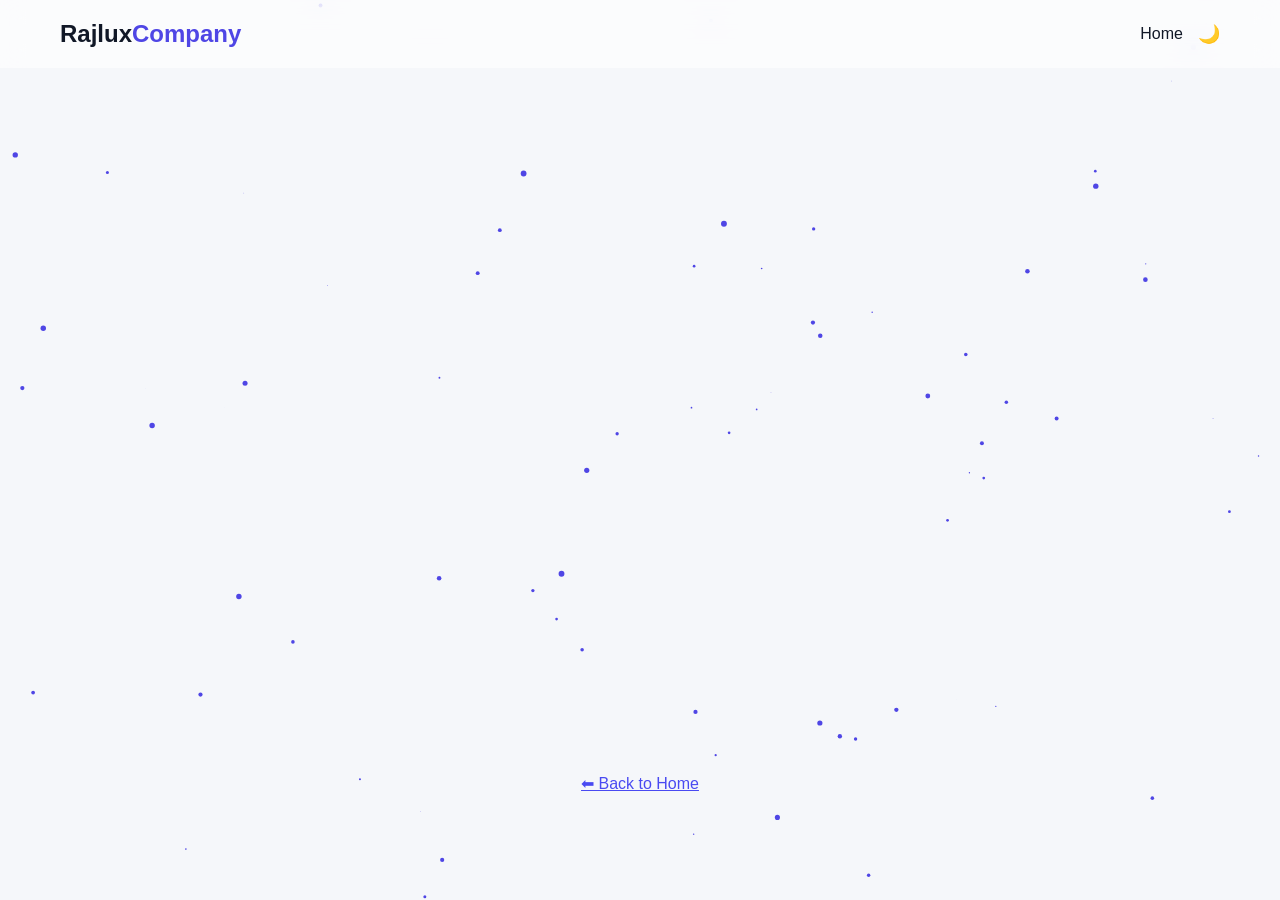
==== digital-marketing.html @ dc7a700c "final commit" ====
<!DOCTYPE html>
<html lang="en">
<head>
<meta charset="UTF-8">
<title>Digital Marketing</title>
<meta name="viewport" content="width=device-width, initial-scale=1.0">
<link rel="stylesheet" href="style.css">
<link rel="stylesheet" href="https://cdnjs.cloudflare.com/ajax/libs/font-awesome/6.5.0/css/all.min.css">
</head>

<body>
<canvas id="bgCanvas"></canvas>

<header id="navbar">
<div class="logo">Rajlux<span>Company</span></div>
<div id="menuToggle">☰</div>
<nav id="navMenu">
<a href="index.html" class="nav-link">Home</a>
<button id="themeToggle">🌙</button>
</nav>
</header>

<section class="section reveal">
<h2>Digital Marketing Campaigns</h2>
<div class="cards">

<div class="card project-card">
<img src="https://picsum.photos/300/200?random=7" alt="SEO Optimization">
<h3>SEO Optimization</h3>
<p>Improved Google ranking for company websites.</p>
<button class="view-btn" onclick="openProject('https://picsum.photos/600/400?random=7')">View Campaign</button>
</div>

<div class="card project-card">
<img src="https://picsum.photos/300/200?random=8" alt="Social Media Campaign">
<h3>Social Media Campaign</h3>
<p>Instagram and Facebook brand promotion.</p>
<button class="view-btn" onclick="openProject('https://picsum.photos/600/400?random=8')">View Campaign</button>
</div>

<div class="card project-card">
<img src="https://picsum.photos/300/200?random=9" alt="Google Ads Campaign">
<h3>Google Ads Campaign</h3>
<p>Paid marketing strategy for online businesses.</p>
<button class="view-btn" onclick="openProject('https://picsum.photos/600/400?random=9')">View Campaign</button>
</div>

</div>
</section>

<footer>
<a href="index.html">⬅ Back to Home</a>
</footer>

<!-- PROJECT MODAL -->
<div id="projectModal" class="modal">
<div class="modal-content">
<span class="close">&times;</span>
<img id="modalImg">
</div>
</div>

<script src="script.js"></script>
<script>
function openProject(src){
  const modal = document.getElementById("projectModal");
  const modalImg = document.getElementById("modalImg");
  modal.style.display = "flex";
  modalImg.src = src;
}
const modalClose = document.querySelector(".close");
if(modalClose){
  modalClose.onclick = () => { document.getElementById("projectModal").style.display="none"; }
}
</script>
</body>
</html>
---- style.css ----
:root{
--primary:#4f46e5;
--bg:#f5f7fa;
--text:#111827;
--card:rgba(255,255,255,0.6);
}

body.dark{
--bg:#0f172a;
--text:#f1f5f9;
--card:rgba(30,41,59,0.6);
}

*{
margin:0;
padding:0;
box-sizing:border-box;
font-family:'Segoe UI',sans-serif;
}

body{
background:var(--bg);
color:var(--text);
transition:0.4s;
padding-top:90px;
}


/* ==========================
NAVBAR
========================== */

#navbar{
position:fixed;
top:0;
width:100%;
display:flex;
justify-content:space-between;
align-items:center;
padding:20px 60px;
backdrop-filter:blur(12px);
background:rgba(255,255,255,0.6);
z-index:1000;
transition:0.3s;
}

body.dark #navbar{
background:rgba(15,23,42,0.7);
}

#navbar.scrolled{
box-shadow:0 5px 20px rgba(0,0,0,0.1);
}

.logo{
font-size:24px;
font-weight:bold;
animation:logoMove 3s infinite alternate;
}

.logo span{
color:var(--primary);
}

@keyframes logoMove{
from{letter-spacing:1px;}
to{letter-spacing:4px;}
}

nav{
display:flex;
align-items:center;
}

nav a{
margin:0 15px;
text-decoration:none;
color:var(--text);
font-weight:500;
}

nav button{
background:none;
border:none;
font-size:18px;
cursor:pointer;
}


/* ==========================
HERO
========================== */

.hero{
text-align:center;
padding:120px 20px;
}

.hero h1{
font-size:50px;
margin-bottom:20px;
animation:fadeIn 1s ease-in-out;
}

.hero p{
opacity:0.8;
margin-bottom:40px;
}

@keyframes fadeIn{
from{opacity:0;transform:translateY(20px);}
to{opacity:1;transform:translateY(0);}
}


/* ==========================
SEARCH BOX
========================== */

.search-box{
display:flex;
justify-content:center;
width:600px;
max-width:90%;
margin:auto;
border-radius:50px;
backdrop-filter:blur(15px);
background:var(--card);
box-shadow:0 8px 32px rgba(0,0,0,0.1);
overflow:hidden;
}

.search-box input{
flex:1;
padding:18px;
border:none;
outline:none;
background:transparent;
font-size:16px;
}

.search-box button{
padding:0 30px;
border:none;
background:var(--primary);
color:white;
cursor:pointer;
transition:0.3s;
}

.search-box button:hover{
background:#3730a3;
}


/* ==========================
SECTIONS
========================== */

.section{
padding:100px 20px;
text-align:center;
}

.section h2{
font-size:36px;
margin-bottom:40px;
}


/* ==========================
CARDS
========================== */

.cards{
display:flex;
justify-content:center;
flex-wrap:wrap;
gap:20px;
}

.cards a{
text-decoration:none;
color:inherit;
}

.card{
background:var(--card);
backdrop-filter:blur(15px);
padding:30px;
width:280px;
border-radius:15px;
box-shadow:0 8px 32px rgba(0,0,0,0.1);
transition:0.4s cubic-bezier(.17,.67,.83,.67);
}

.card:hover{
transform:translateY(-15px) scale(1.03);
}

.service-icon{
font-size:40px;
margin-bottom:15px;
color:var(--primary);
}


/* ==========================
ABOUT
========================== */

.dark-section{
background:rgba(0,0,0,0.05);
}

.about-text{
max-width:700px;
margin:auto;
font-size:18px;
opacity:0.8;
}


/* ==========================
CONTACT
========================== */

.contact-form{
max-width:500px;
margin:auto;
display:flex;
flex-direction:column;
gap:15px;
}

.contact-form input,
.contact-form textarea{
padding:15px;
border-radius:10px;
border:1px solid #ddd;
outline:none;
}

.contact-form textarea{
resize:none;
height:120px;
}

.contact-form button{
padding:15px;
border:none;
border-radius:10px;
background:var(--primary);
color:white;
cursor:pointer;
}

.contact-form button:hover{
background:#3730a3;
}


/* ==========================
FOOTER
========================== */

footer{
text-align:center;
padding:20px;
margin-top:50px;
opacity:0.7;
}


/* ==========================
SCROLL REVEAL
========================== */

.reveal{
opacity:0;
transform:translateY(60px);
transition:1s;
}

.reveal.active{
opacity:1;
transform:translateY(0);
}


/* ==========================
GALLERY
========================== */

.gallery{
display:grid;
grid-template-columns:repeat(auto-fit,minmax(200px,1fr));
gap:20px;
}

.gallery img{
width:100%;
border-radius:10px;
cursor:pointer;
transition:0.3s;
}

.gallery img:hover{
transform:scale(1.05);
}


/* ==========================
MODAL
========================== */

.modal{
display:none;
position:fixed;
top:0;
left:0;
width:100%;
height:100%;
background:rgba(0,0,0,0.8);
justify-content:center;
align-items:center;
z-index:2000;
}

.modal-content img{
max-width:80%;
border-radius:10px;
}

.close{
position:absolute;
top:30px;
right:40px;
font-size:30px;
color:white;
cursor:pointer;
}


/* ==========================
3D BACKGROUND
========================== */

#bgCanvas{
position:fixed;
top:0;
left:0;
width:100%;
height:100%;
z-index:-1;
pointer-events:none;
}


/* ==========================
MOBILE MENU
========================== */

#menuToggle{
display:none;
font-size:26px;
cursor:pointer;
}

@media(max-width:768px){

#navbar{
padding:20px;
}

nav{
display:none;
flex-direction:column;
position:absolute;
top:70px;
right:20px;
background:var(--card);
padding:20px;
border-radius:10px;
}

nav.active{
display:flex;
}

#menuToggle{
display:block;
}

.hero h1{
font-size:34px;
}

}

.project-card img {
    width: 100%;         /* Fill the card width */
    height: 180px;       /* Fixed height for uniform cards */
    object-fit: cover;   /* Crop the image nicely */
    border-radius: 10px; /* Rounded corners */
    margin-bottom: 15px; /* Space below image */
    display: block;
}
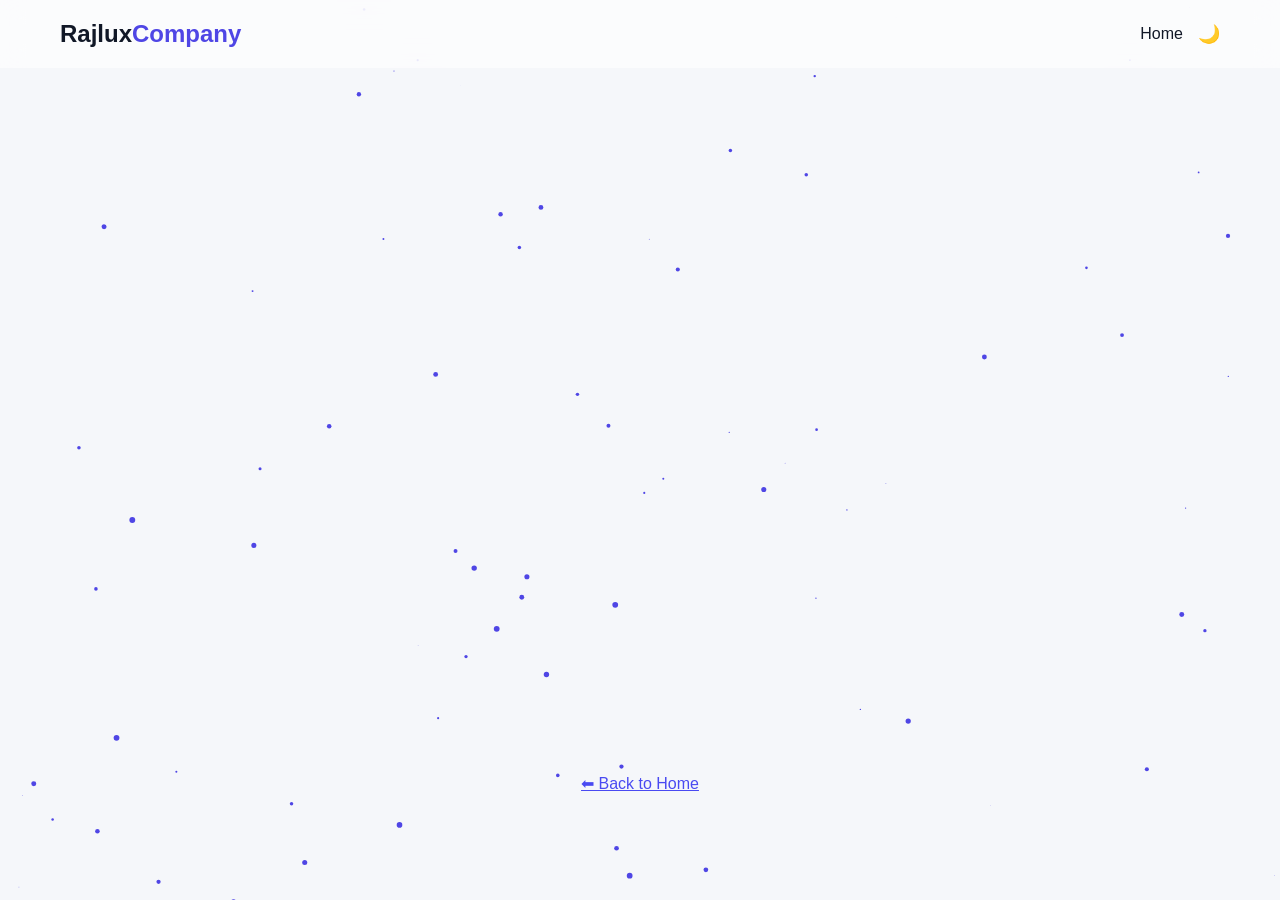
==== commit c9b0faac: "Update digital-marketing.html" ====
--- a/digital-marketing.html
+++ b/digital-marketing.html
@@ -25,24 +25,24 @@
 <div class="cards">
 
 <div class="card project-card">
-<img src="https://picsum.photos/300/200?random=7" alt="SEO Optimization">
+<img src="1000038141.jpg" alt="SEO Optimization">
 <h3>SEO Optimization</h3>
 <p>Improved Google ranking for company websites.</p>
-<button class="view-btn" onclick="openProject('https://picsum.photos/600/400?random=7')">View Campaign</button>
+<button class="view-btn" onclick="openProject('1000038141.jpg')">View Campaign</button>
 </div>
 
 <div class="card project-card">
-<img src="https://picsum.photos/300/200?random=8" alt="Social Media Campaign">
+<img src="1000038139.jpg" alt="Social Media Campaign">
 <h3>Social Media Campaign</h3>
 <p>Instagram and Facebook brand promotion.</p>
-<button class="view-btn" onclick="openProject('https://picsum.photos/600/400?random=8')">View Campaign</button>
+<button class="view-btn" onclick="openProject('1000038139.jpg')">View Campaign</button>
 </div>
 
 <div class="card project-card">
-<img src="https://picsum.photos/300/200?random=9" alt="Google Ads Campaign">
+<img src="1000038138.jpg" alt="Google Ads Campaign">
 <h3>Google Ads Campaign</h3>
 <p>Paid marketing strategy for online businesses.</p>
-<button class="view-btn" onclick="openProject('https://picsum.photos/600/400?random=9')">View Campaign</button>
+<button class="view-btn" onclick="openProject('1000038138.jpg')">View Campaign</button>
 </div>
 
 </div>
@@ -74,4 +74,5 @@
 }
 </script>
 </body>
-</html>+
+</html>
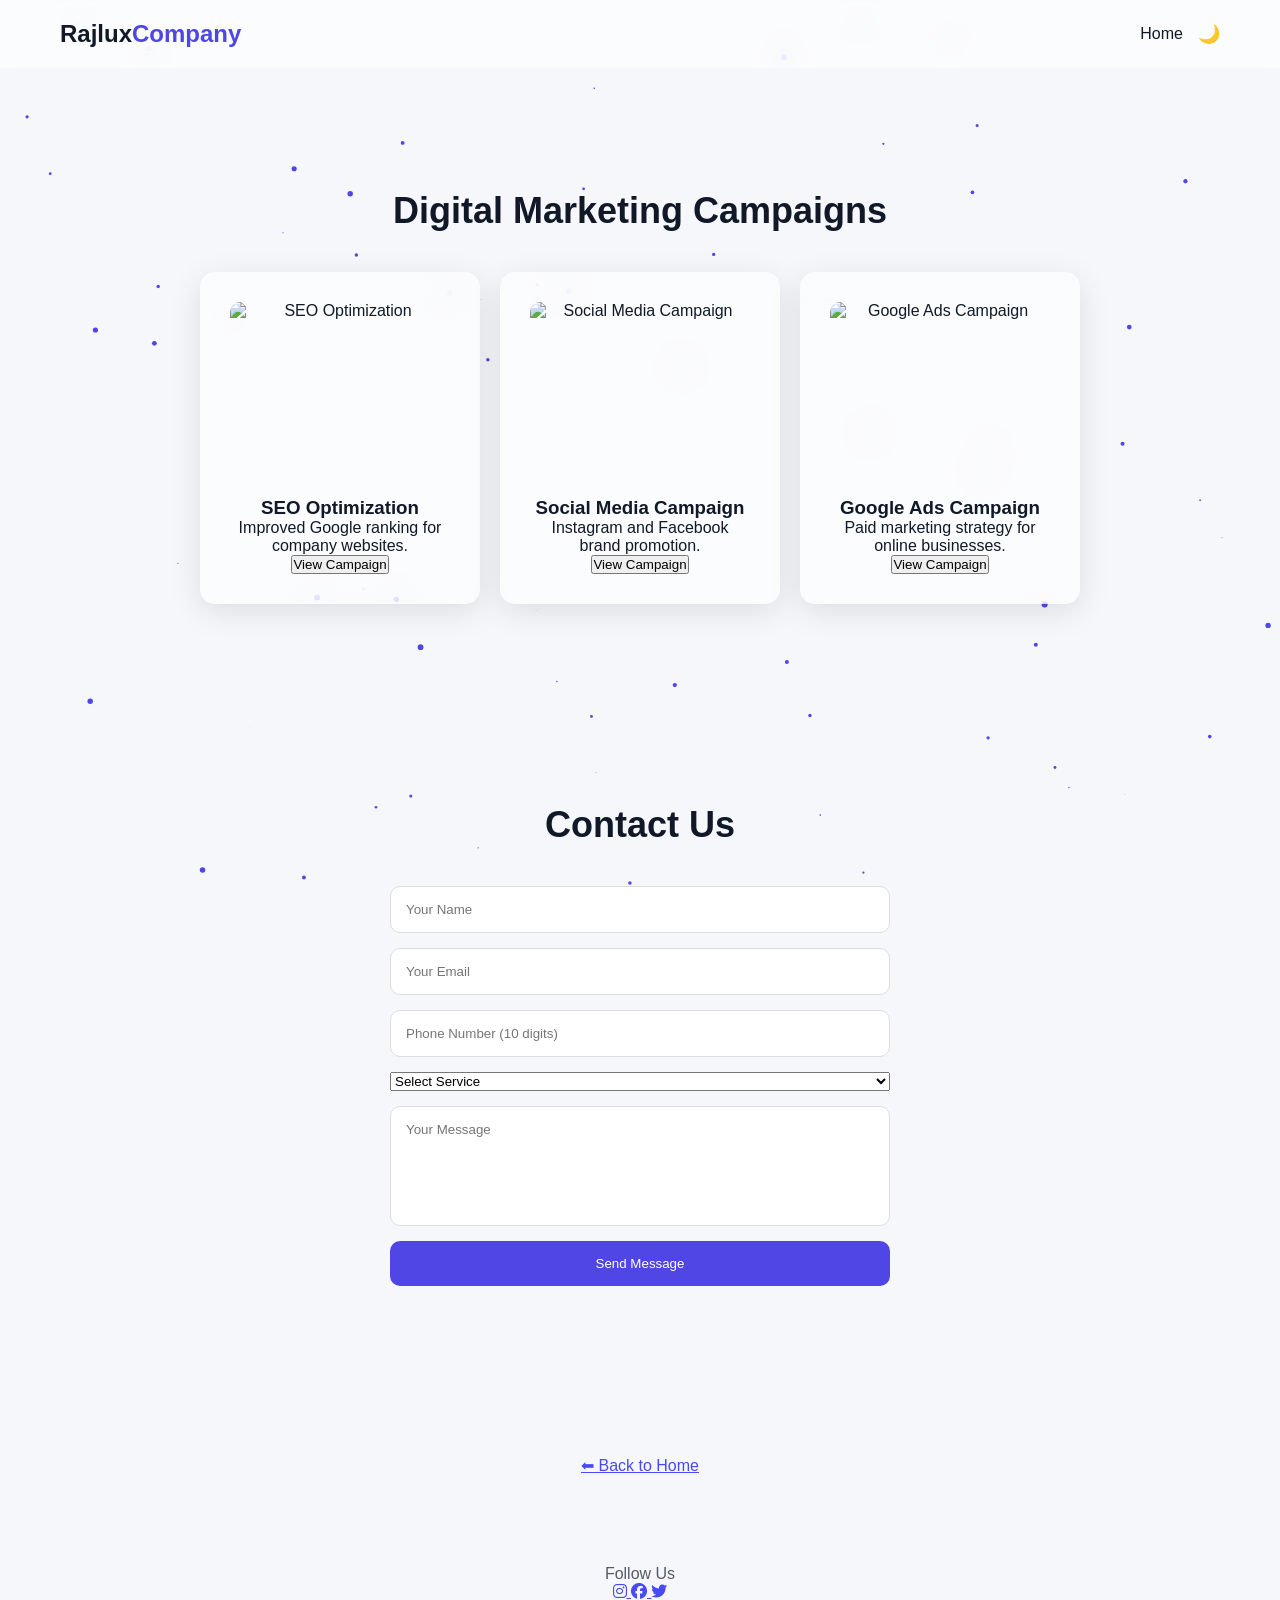
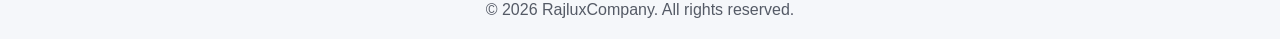
==== commit 4a2872c5: "Update digital-marketing.html full program" ====
--- a/digital-marketing.html
+++ b/digital-marketing.html
@@ -25,33 +25,81 @@
 <div class="cards">
 
 <div class="card project-card">
-<img src="1000038141.jpg" alt="SEO Optimization">
+<img src="https://picsum.photos/300/200?random=7" alt="SEO Optimization">
 <h3>SEO Optimization</h3>
 <p>Improved Google ranking for company websites.</p>
-<button class="view-btn" onclick="openProject('1000038141.jpg')">View Campaign</button>
+<button class="view-btn" onclick="openProject('https://picsum.photos/600/400?random=7')">View Campaign</button>
 </div>
 
 <div class="card project-card">
-<img src="1000038139.jpg" alt="Social Media Campaign">
+<img src="https://picsum.photos/300/200?random=8" alt="Social Media Campaign">
 <h3>Social Media Campaign</h3>
 <p>Instagram and Facebook brand promotion.</p>
-<button class="view-btn" onclick="openProject('1000038139.jpg')">View Campaign</button>
+<button class="view-btn" onclick="openProject('https://picsum.photos/600/400?random=8')">View Campaign</button>
 </div>
 
 <div class="card project-card">
-<img src="1000038138.jpg" alt="Google Ads Campaign">
+<img src="https://picsum.photos/300/200?random=9" alt="Google Ads Campaign">
 <h3>Google Ads Campaign</h3>
 <p>Paid marketing strategy for online businesses.</p>
-<button class="view-btn" onclick="openProject('1000038138.jpg')">View Campaign</button>
+<button class="view-btn" onclick="openProject('https://picsum.photos/600/400?random=9')">View Campaign</button>
 </div>
 
 </div>
 </section>
+<section class="section" id="contact">
 
+<h2>Contact Us</h2>
+
+<form id="contactForm" class="contact-form">
+
+<input type="text" id="name" placeholder="Your Name" required>
+
+<input type="email" id="email" placeholder="Your Email" required>
+
+<input type="tel" id="phone" placeholder="Phone Number (10 digits)" required>
+
+<select id="service" required>
+<option value="">Select Service</option>
+<option value="Web Development">Web Development</option>
+<option value="Mobile App">Mobile App</option>
+<option value="Digital Marketing">Digital Marketing</option>
+</select>
+
+<textarea id="message" placeholder="Your Message" required></textarea>
+
+<button type="button" onclick="sendMessage()">Send Message</button>
+
+</form>
+
+</section>
 <footer>
 <a href="index.html">⬅ Back to Home</a>
 </footer>
 
+<footer>
+
+<p>Follow Us</p>
+
+<div class="social-icons">
+
+<a href="https://instagram.com/yourusername" target="_blank">
+<i class="fab fa-instagram"></i>
+</a>
+
+<a href="https://facebook.com/yourusername" target="_blank">
+<i class="fab fa-facebook"></i>
+</a>
+
+<a href="https://twitter.com/yourusername" target="_blank">
+<i class="fab fa-twitter"></i>
+</a>
+
+</div>
+
+<p id="company">© 2026 RajluxCompany. All rights reserved.</p>
+
+</footer>
 <!-- PROJECT MODAL -->
 <div id="projectModal" class="modal">
 <div class="modal-content">
@@ -61,6 +109,7 @@
 </div>
 
 <script src="script.js"></script>
+<script type="module" src="firebase-contact.js"></script>
 <script>
 function openProject(src){
   const modal = document.getElementById("projectModal");
@@ -74,5 +123,4 @@
 }
 </script>
 </body>
-
 </html>
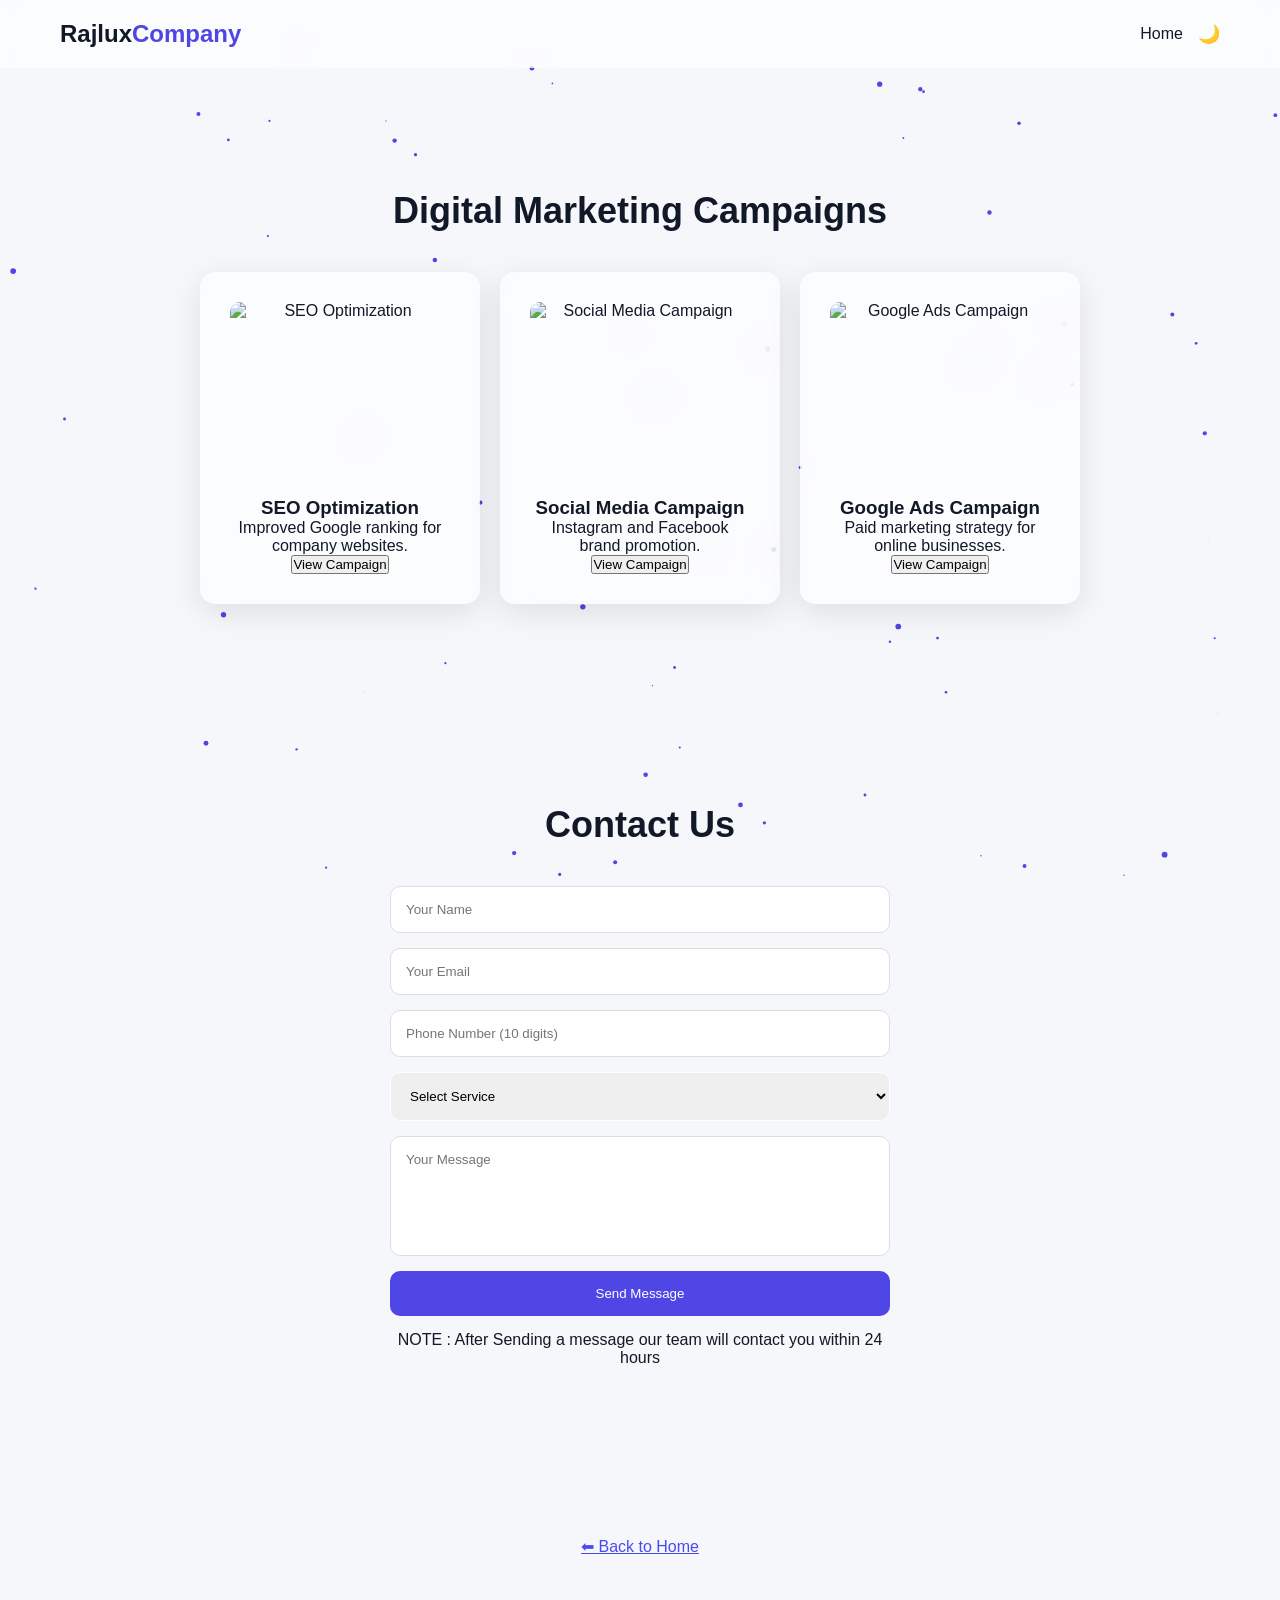
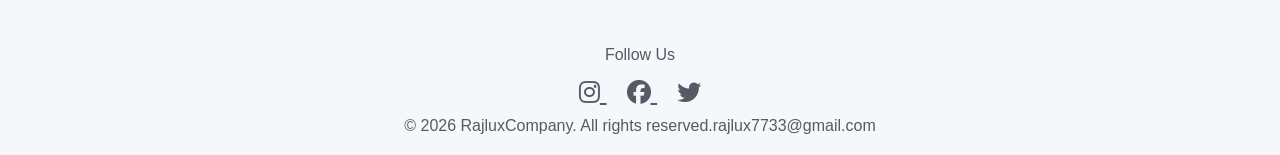
==== commit 37f9efdb: "Update digital-marketing.html" ====
--- a/digital-marketing.html
+++ b/digital-marketing.html
@@ -69,7 +69,7 @@
 <textarea id="message" placeholder="Your Message" required></textarea>
 
 <button type="button" onclick="sendMessage()">Send Message</button>
-
+<p>NOTE : After Sending a message our team will contact you within 24 hours </p>
 </form>
 
 </section>
@@ -83,11 +83,11 @@
 
 <div class="social-icons">
 
-<a href="https://instagram.com/yourusername" target="_blank">
+<a href="https://www.instagram.com/rajlux_digital_solutions?igsh=NXVzejFlaXduZDFz" target="_blank">
 <i class="fab fa-instagram"></i>
 </a>
 
-<a href="https://facebook.com/yourusername" target="_blank">
+<a href="https://www.facebook.com/share/189JT5gV34/" target="_blank">
 <i class="fab fa-facebook"></i>
 </a>
 
@@ -97,7 +97,7 @@
 
 </div>
 
-<p id="company">© 2026 RajluxCompany. All rights reserved.</p>
+<p id="company">© 2026 RajluxCompany. All rights reserved.rajlux7733@gmail.com</p>
 
 </footer>
 <!-- PROJECT MODAL -->
--- a/style.css
+++ b/style.css
@@ -93,7 +93,11 @@
 
 .hero{
 text-align:center;
-padding:120px 20px;
+padding:30px 20px;
+}
+
+.section {
+    padding: 30px 20px;
 }
 
 .hero h1{
@@ -202,6 +206,7 @@
 font-size:40px;
 margin-bottom:15px;
 color:var(--primary);
+
 }
 
 
@@ -407,3 +412,37 @@
     display: block;
 }
 
+body.dark .search-box input{
+color:white;
+}
+
+body.dark .search-box input::placeholder{
+color:#cbd5f5;
+}
+
+.contact-form select{
+padding:15px;
+border-radius:10px;
+border:1px solid #ffffff;
+outline:none;
+}
+
+.social-icons{
+margin-top:15px;
+}
+
+.social-icons a{
+color:var(--text);
+font-size:24px;
+margin:0 10px;
+transition:0.3s;
+}
+
+.social-icons a:hover{
+color:var(--primary);
+transform:scale(1.2);
+}
+
+#company{
+    padding-top: 10px;
+}
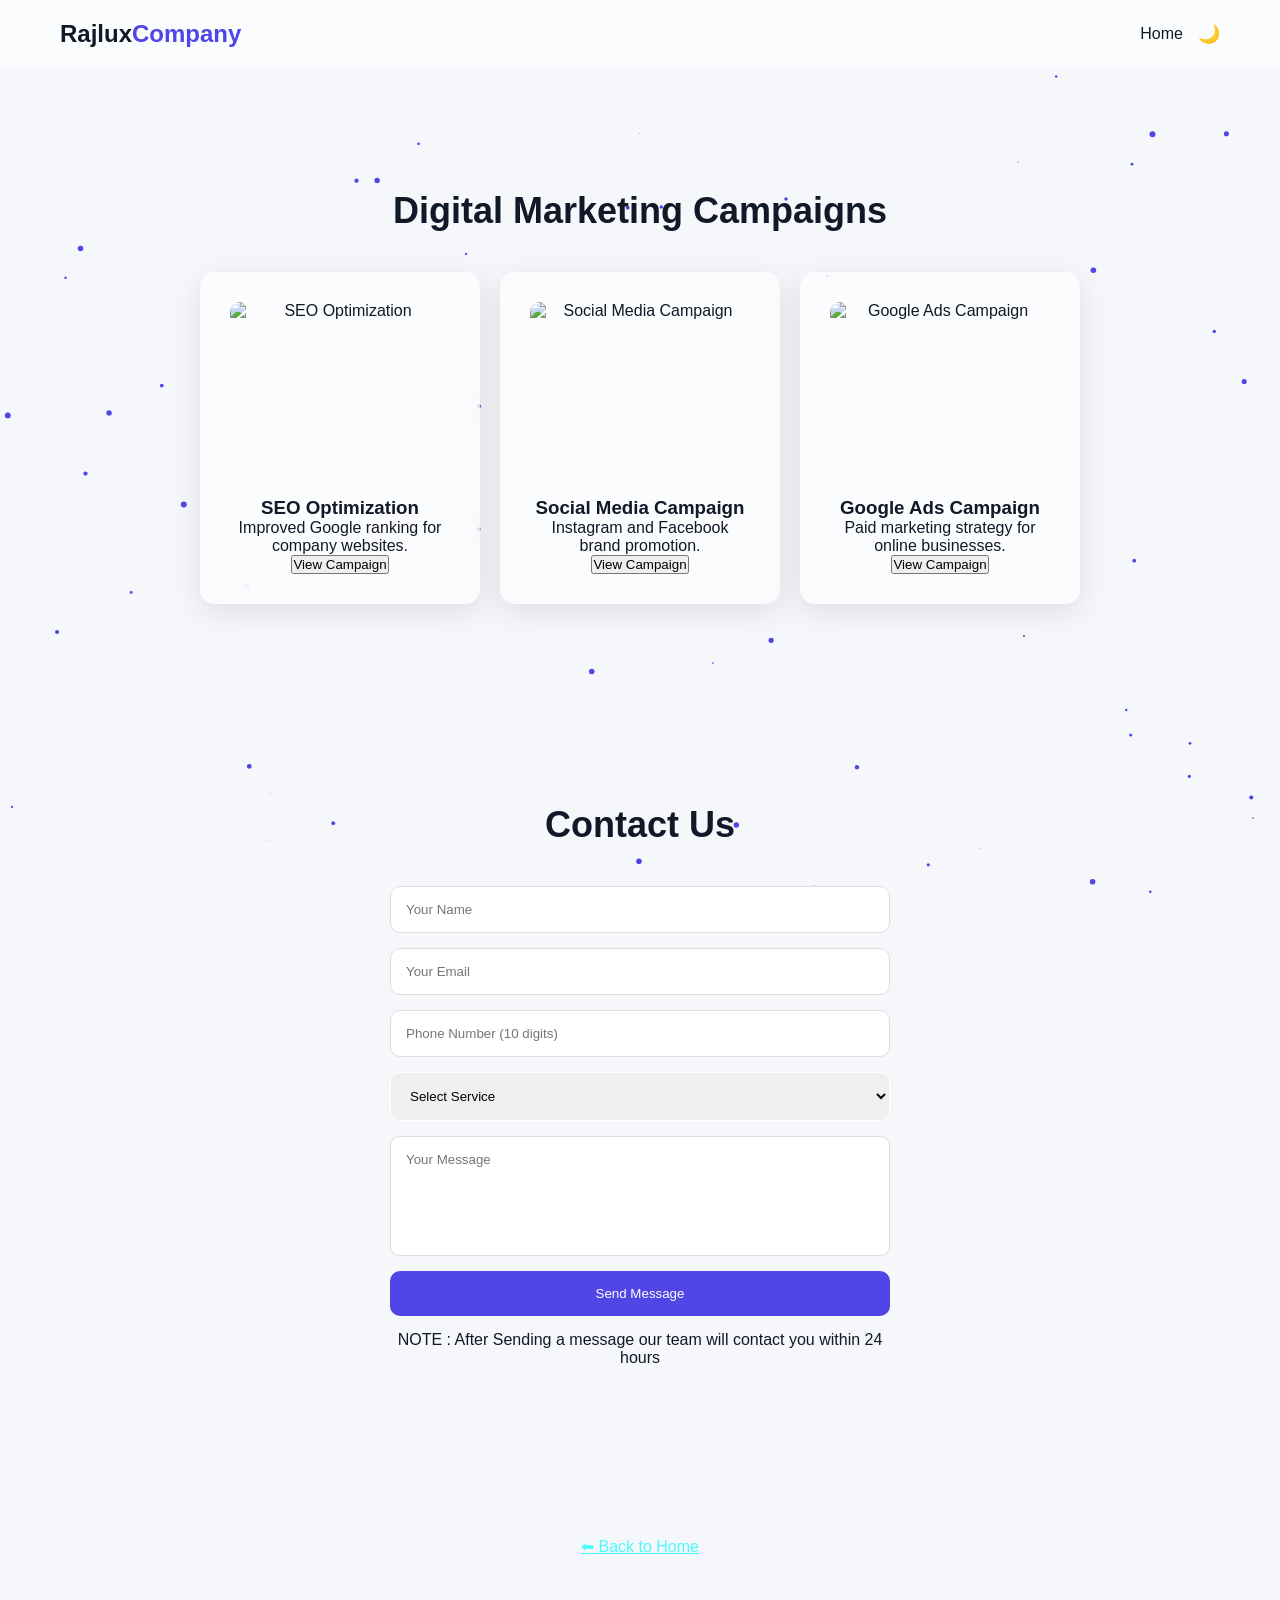
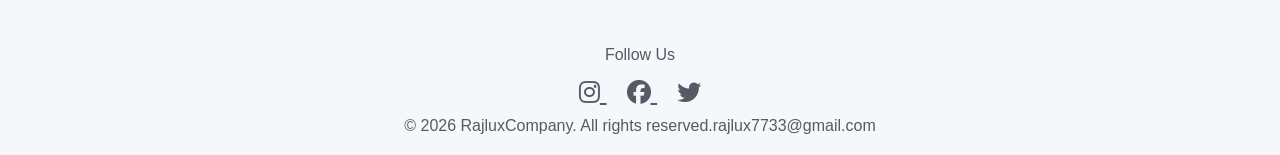
==== commit ec7dbe7e: "Update digital-marketing.html" ====
--- a/digital-marketing.html
+++ b/digital-marketing.html
@@ -74,7 +74,7 @@
 
 </section>
 <footer>
-<a href="index.html">⬅ Back to Home</a>
+<a href="index.html"  style="color: aqua;" >⬅ Back to Home</a>
 </footer>
 
 <footer>
--- a/style.css
+++ b/style.css
@@ -446,3 +446,29 @@
 #company{
     padding-top: 10px;
 }
+
+
+
+/* =========whatsapp=========*/
+.whatsapp-btn{
+position:fixed;
+bottom:20px;
+right:20px;
+background:#26cf4e;
+color:white;
+font-size:28px;
+width:40px;
+height:40px;
+display:flex;
+align-items:center;
+justify-content:center;
+border-radius:50%;
+text-decoration:none;
+box-shadow:0 5px 15px rgba(0,0,0,0.3);
+z-index:1000;
+transition:0.3s;
+}
+
+.whatsapp-btn:hover{
+transform:scale(1.1);
+}
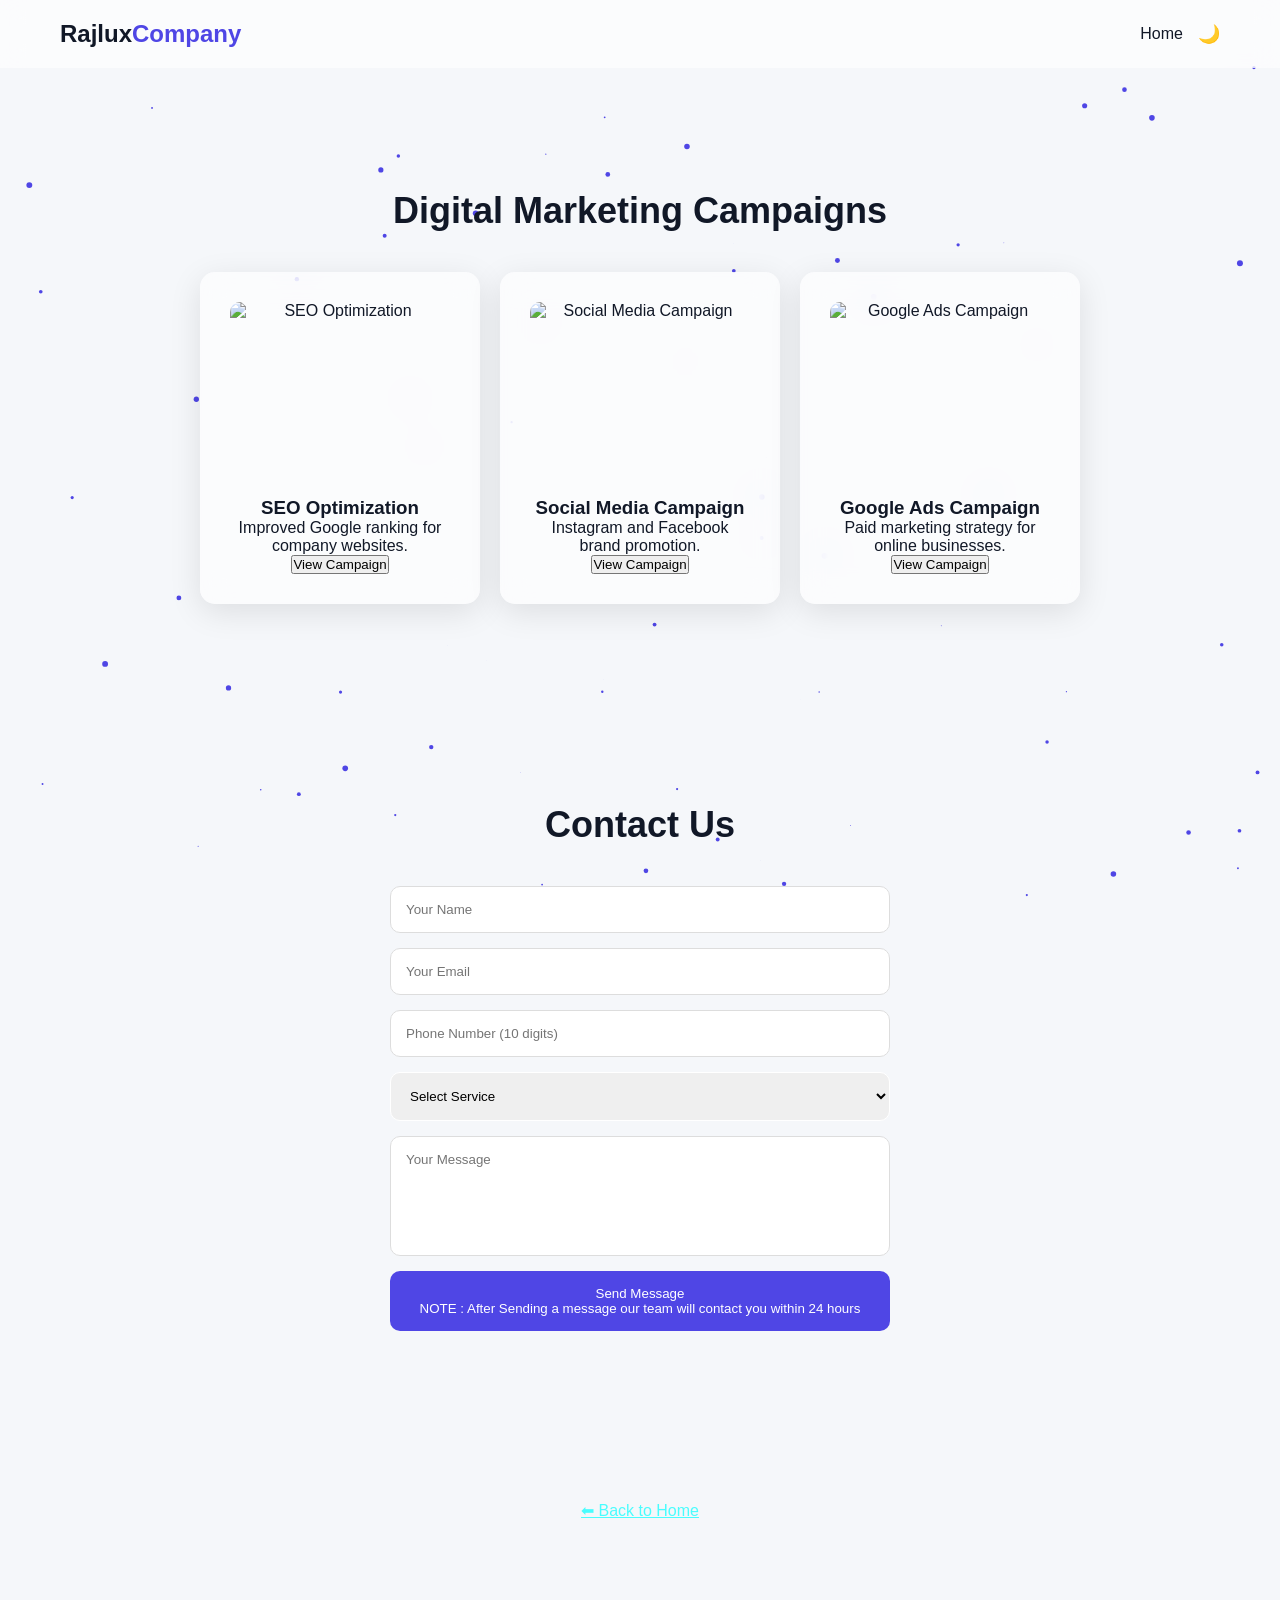
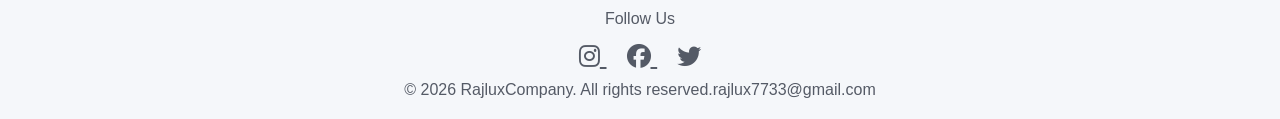
==== commit 95706afc: "Update digital-marketing.html" ====
--- a/digital-marketing.html
+++ b/digital-marketing.html
@@ -68,13 +68,15 @@
 
 <textarea id="message" placeholder="Your Message" required></textarea>
 
-<button type="button" onclick="sendMessage()">Send Message</button>
+<button id="sendBtn" onclick="sendMessage()">
+<span id="btnLoader" class="loader" style="display:none;"></span>
+<span id="btnText">Send Message</span>
 <p>NOTE : After Sending a message our team will contact you within 24 hours </p>
 </form>
 
 </section>
 <footer>
-<a href="index.html"  style="color: aqua;" >⬅ Back to Home</a>
+<a href="index.html" style="color: aqua;">⬅ Back to Home</a>
 </footer>
 
 <footer>
--- a/style.css
+++ b/style.css
@@ -472,3 +472,19 @@
 .whatsapp-btn:hover{
 transform:scale(1.1);
 }
+
+.loader{
+border:3px solid #f3f3f3;
+border-top:3px solid #ffffff;
+border-radius:50%;
+width:16px;
+height:16px;
+animation:spin 1s linear infinite;
+display:inline-block;
+margin-left:8px;
+}
+
+@keyframes spin{
+0%{transform:rotate(0deg);}
+100%{transform:rotate(360deg);}
+}
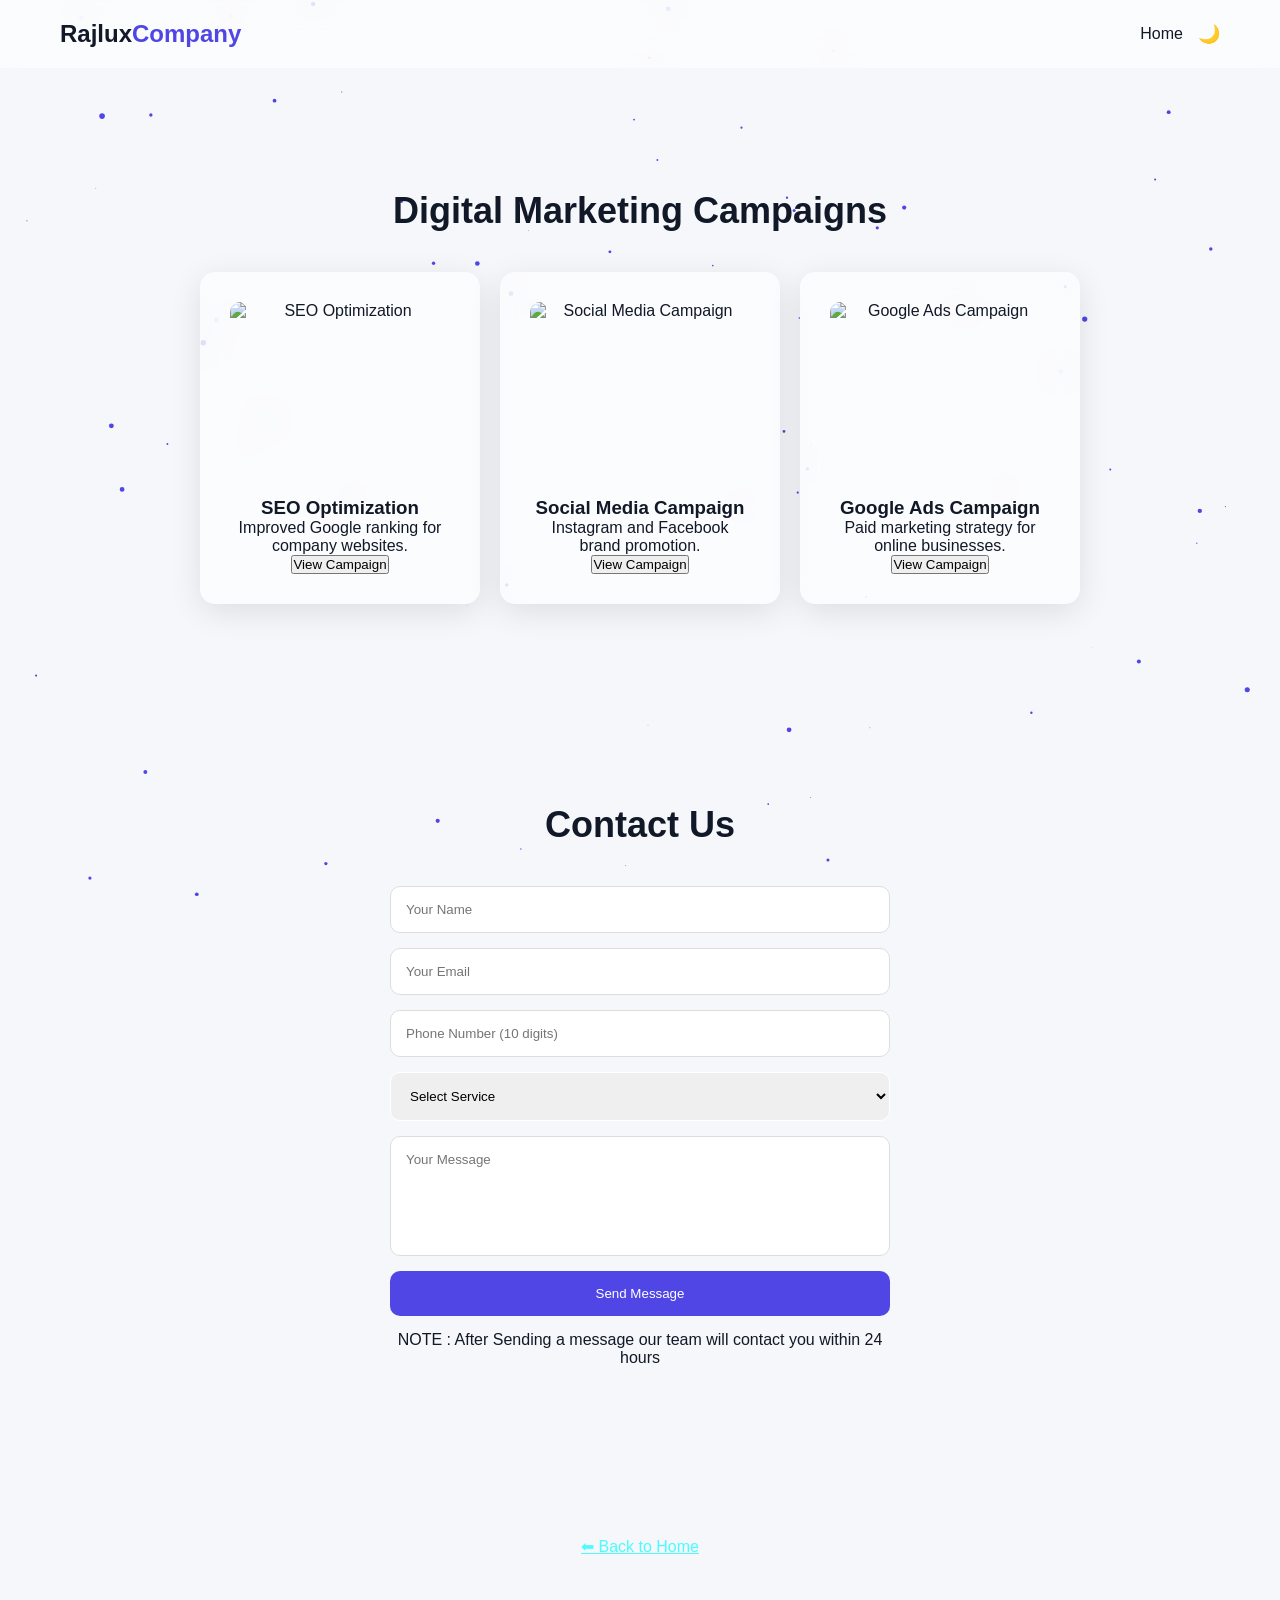
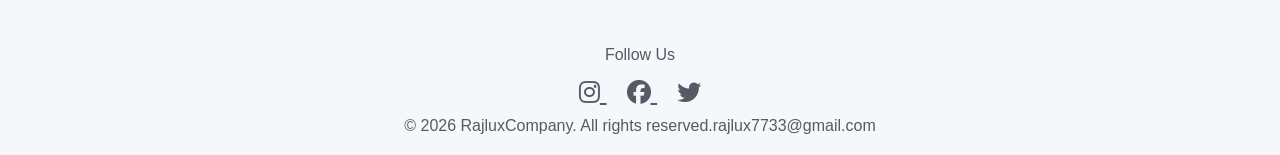
==== commit d40b43d2: "Update digital-marketing.html" ====
--- a/digital-marketing.html
+++ b/digital-marketing.html
@@ -70,7 +70,7 @@
 
 <button id="sendBtn" onclick="sendMessage()">
 <span id="btnLoader" class="loader" style="display:none;"></span>
-<span id="btnText">Send Message</span>
+<span id="btnText">Send Message</span> </button>
 <p>NOTE : After Sending a message our team will contact you within 24 hours </p>
 </form>
 
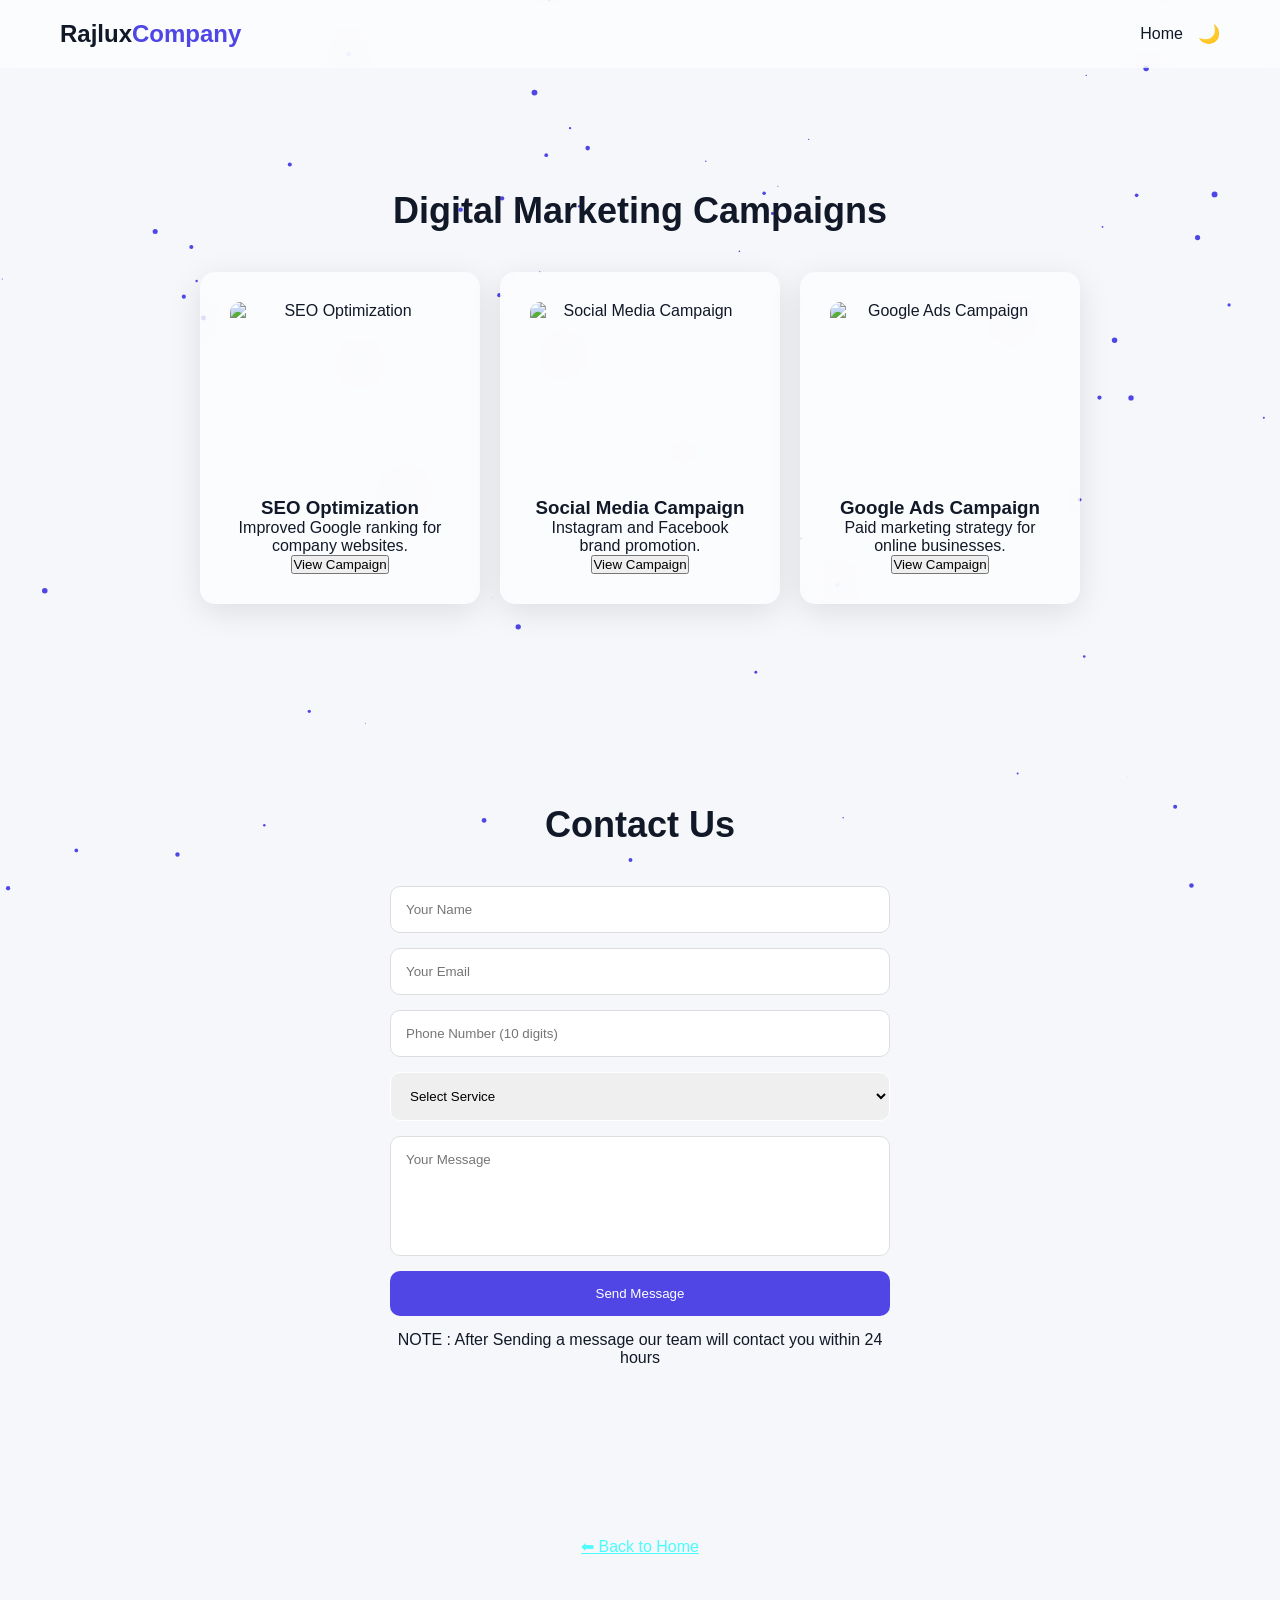
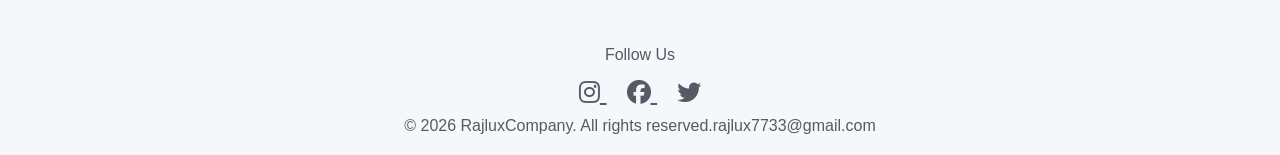
==== commit 978be8ef: "Update digital-marketing.html" ====
--- a/digital-marketing.html
+++ b/digital-marketing.html
@@ -6,7 +6,13 @@
 <meta name="viewport" content="width=device-width, initial-scale=1.0">
 <link rel="stylesheet" href="style.css">
 <link rel="stylesheet" href="https://cdnjs.cloudflare.com/ajax/libs/font-awesome/6.5.0/css/all.min.css">
-</head>
+<script src="https://cdn.jsdelivr.net/npm/emailjs-com@3/dist/email.min.js"></script>
+
+<script>
+(function(){
+emailjs.init("02lQbrfHPT-0Ok1oA");
+})();
+</script></head>
 
 <body>
 <canvas id="bgCanvas"></canvas>
@@ -70,7 +76,9 @@
 
 <button id="sendBtn" onclick="sendMessage()">
 <span id="btnLoader" class="loader" style="display:none;"></span>
-<span id="btnText">Send Message</span> </button>
+<span id="btnText">Send Message</span>
+
+</button>
 <p>NOTE : After Sending a message our team will contact you within 24 hours </p>
 </form>
 
